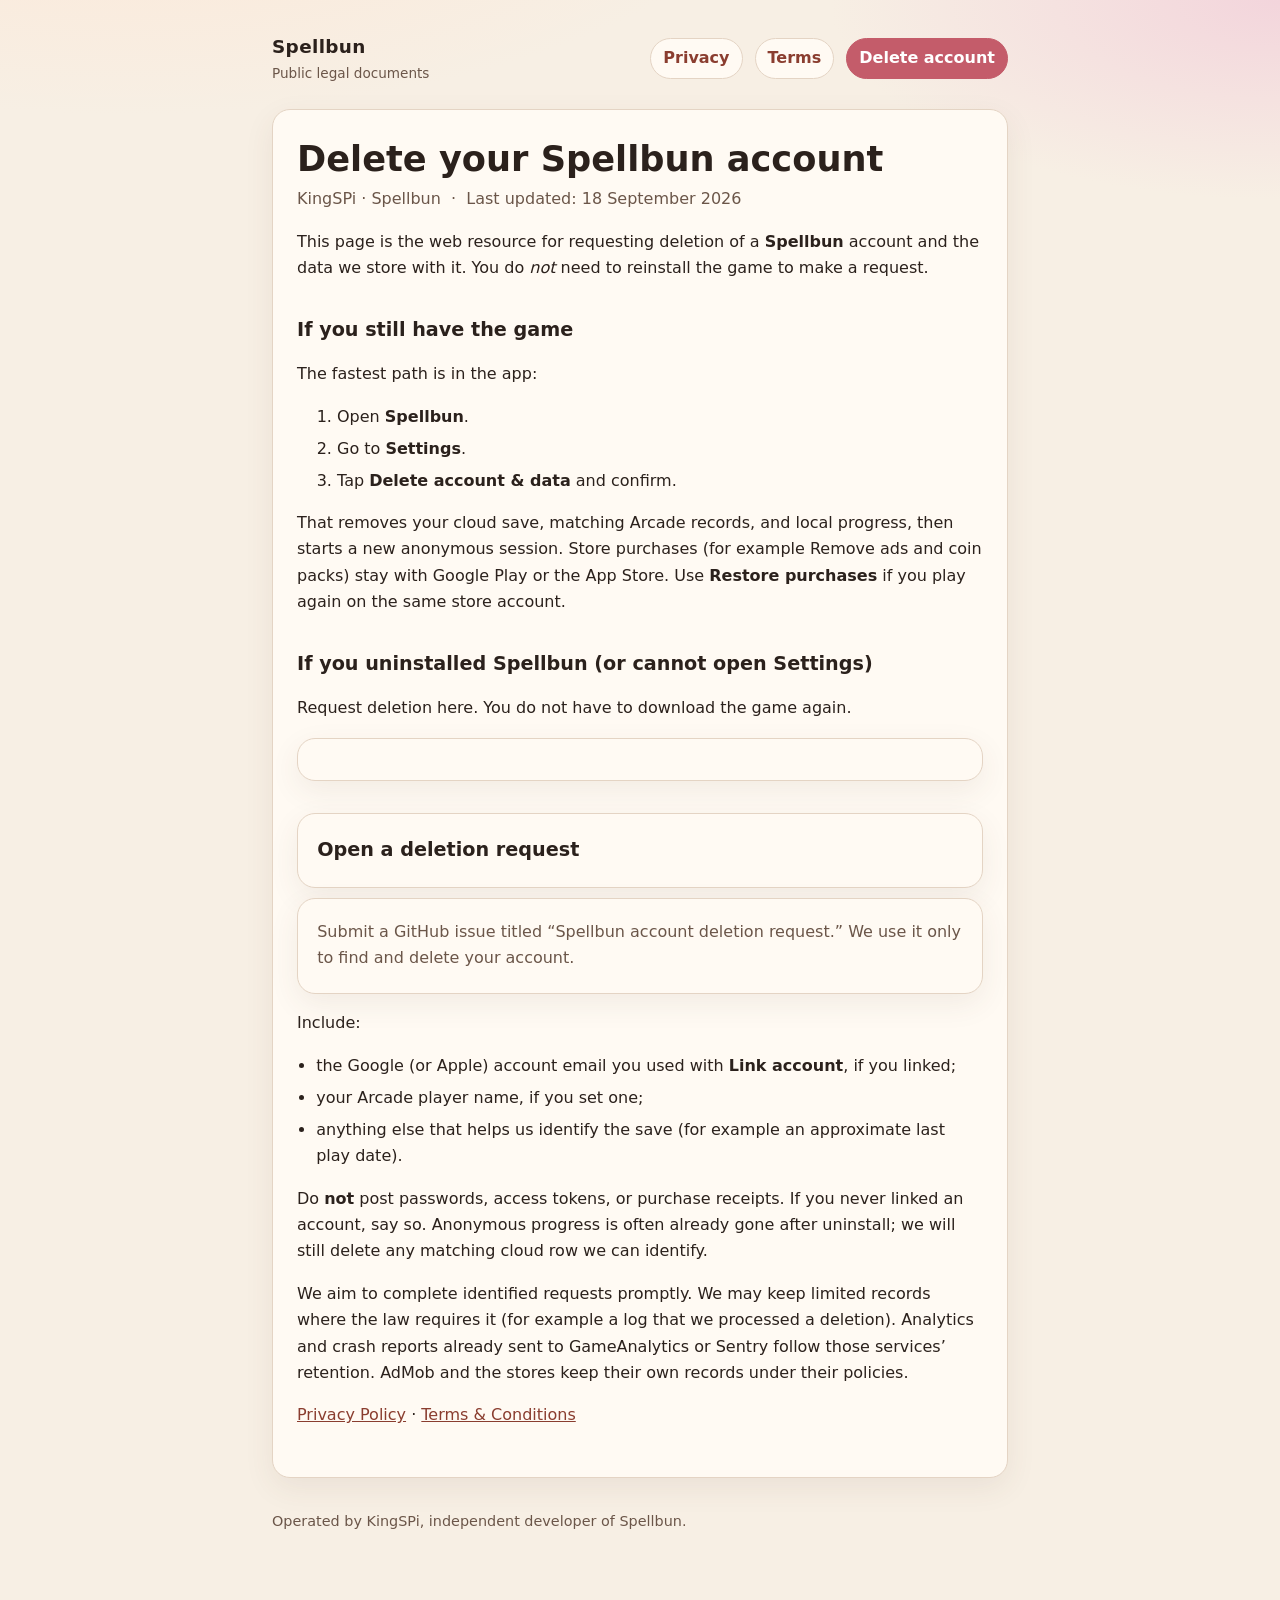
==== delete/index.html @ f2e89f88 "Add a "Delete your Spellbun account" resource page" ====
<!DOCTYPE html>
<html lang="en">
<head>
	<meta charset="utf-8">
	<meta name="viewport" content="width=device-width, initial-scale=1">
	<title>Spellbun — Delete account &amp; data</title>
	<meta name="description" content="How to delete your Spellbun account and associated data, including if you have uninstalled the game.">
	<link rel="stylesheet" href="../styles.css">
</head>
<body>
	<div class="wrap">
		<header class="site">
			<a class="brand" href="../">
				<strong>Spellbun</strong>
				<span>Public legal documents</span>
			</a>
			<nav aria-label="Documents">
				<a href="../privacy/">Privacy</a>
				<a href="../terms/">Terms</a>
				<a href="../delete/" aria-current="page">Delete account</a>
			</nav>
		</header>

		<article class="legal">
			<h1>Delete your Spellbun account</h1>
			<p class="meta">KingSPi · Spellbun &nbsp;·&nbsp; Last updated: 18 September 2026</p>
			<p>This page is the web resource for requesting deletion of a <strong>Spellbun</strong> account and the data we store with it. You do <em>not</em> need to reinstall the game to make a request.</p>

			<h2 id="in-app">If you still have the game</h2>
			<p>The fastest path is in the app:</p>
			<ol>
				<li>Open <strong>Spellbun</strong>.</li>
				<li>Go to <strong>Settings</strong>.</li>
				<li>Tap <strong>Delete account &amp; data</strong> and confirm.</li>
			</ol>
			<p>That removes your cloud save, matching Arcade records, and local progress, then starts a new anonymous session. Store purchases (for example Remove ads and coin packs) stay with Google Play or the App Store. Use <strong>Restore purchases</strong> if you play again on the same store account.</p>

			<h2 id="web">If you uninstalled Spellbun (or cannot open Settings)</h2>
			<p>Request deletion here. You do not have to download the game again.</p>
			<p>
				<a class="card" href="https://github.com/KingSPi-GH/Spellbun-Docs/issues/new?title=Spellbun%20account%20deletion%20request&amp;body=I%20want%20my%20Spellbun%20account%20and%20associated%20data%20deleted.%0A%0AGoogle%20account%20email%20used%20to%20Link%20account%20(if%20any)%3A%0AArcade%20player%20name%20(if%20you%20set%20one)%3A%0AApproximate%20last%20play%20date%20(optional)%3A%0A%0ADo%20not%20paste%20passwords%2C%20access%20tokens%2C%20or%20receipts.">
					<h2>Open a deletion request</h2>
					<p>Submit a GitHub issue titled “Spellbun account deletion request.” We use it only to find and delete your account.</p>
				</a>
			</p>
			<p>Include:</p>
			<ul>
				<li>the Google (or Apple) account email you used with <strong>Link account</strong>, if you linked;</li>
				<li>your Arcade player name, if you set one;</li>
				<li>anything else that helps us identify the save (for example an approximate last play date).</li>
			</ul>
			<p>Do <strong>not</strong> post passwords, access tokens, or purchase receipts. If you never linked an account, say so. Anonymous progress is often already gone after uninstall; we will still delete any matching cloud row we can identify.</p>
			<p>We aim to complete identified requests promptly. We may keep limited records where the law requires it (for example a log that we processed a deletion). Analytics and crash reports already sent to GameAnalytics or Sentry follow those services’ retention. AdMob and the stores keep their own records under their policies.</p>

			<p><a href="../privacy/">Privacy Policy</a> · <a href="../terms/">Terms &amp; Conditions</a></p>
		</article>

		<footer class="site">
			<p>Operated by KingSPi, independent developer of Spellbun.</p>
		</footer>
	</div>
</body>
</html>
---- styles.css ----
:root {
	color-scheme: light;
	--bg: #f7efe4;
	--bg-card: #fffaf3;
	--ink: #2b211c;
	--muted: #6b5649;
	--line: #e4d4c4;
	--accent: #c45c6a;
	--accent-dark: #9e3f4d;
	--link: #8a3d2f;
	--shadow: 0 10px 30px rgba(92, 61, 46, 0.08);
	--radius: 18px;
	--max: 46rem;
	--sans: "Segoe UI", system-ui, -apple-system, sans-serif;
}

* {
	box-sizing: border-box;
}

html {
	scroll-behavior: smooth;
}

body {
	margin: 0;
	font-family: var(--sans);
	background: radial-gradient(1200px 500px at 10% -10%, #fde7d6 0%, transparent 55%),
		radial-gradient(900px 400px at 100% 0%, #f3d5dc 0%, transparent 50%),
		var(--bg);
	color: var(--ink);
	line-height: 1.65;
}

a {
	color: var(--link);
}

a:hover {
	color: var(--accent-dark);
}

.wrap {
	width: min(var(--max), calc(100% - 2rem));
	margin: 0 auto;
	padding: 1.25rem 0 4rem;
}

header.site {
	display: flex;
	align-items: center;
	justify-content: space-between;
	gap: 1rem;
	padding: 0.75rem 0 1.5rem;
}

.brand {
	display: flex;
	flex-direction: column;
	text-decoration: none;
	color: inherit;
}

.brand strong {
	font-size: 1.15rem;
	letter-spacing: 0.02em;
}

.brand span {
	color: var(--muted);
	font-size: 0.85rem;
}

nav {
	display: flex;
	gap: 0.75rem;
	flex-wrap: wrap;
}

nav a {
	text-decoration: none;
	font-weight: 600;
	padding: 0.4rem 0.75rem;
	border-radius: 999px;
	background: var(--bg-card);
	border: 1px solid var(--line);
}

nav a[aria-current="page"] {
	background: var(--accent);
	border-color: var(--accent);
	color: #fff;
}

.hero,
article.legal {
	background: var(--bg-card);
	border: 1px solid var(--line);
	border-radius: var(--radius);
	box-shadow: var(--shadow);
	padding: 1.75rem 1.5rem 2rem;
}

h1 {
	margin: 0 0 0.4rem;
	font-size: clamp(1.7rem, 4vw, 2.2rem);
	line-height: 1.2;
}

h2 {
	margin: 2rem 0 0.6rem;
	font-size: 1.2rem;
}

h3 {
	margin: 1.25rem 0 0.4rem;
	font-size: 1.02rem;
}

p.lede,
.meta {
	color: var(--muted);
	margin: 0 0 1rem;
}

.cards {
	display: grid;
	grid-template-columns: 1fr;
	gap: 1rem;
	margin-top: 1.5rem;
}

@media (min-width: 720px) {
	.cards {
		grid-template-columns: 1fr 1fr;
	}
}

.card {
	display: block;
	text-decoration: none;
	color: inherit;
	background: var(--bg-card);
	border: 1px solid var(--line);
	border-radius: var(--radius);
	padding: 1.25rem 1.2rem 1.35rem;
	box-shadow: var(--shadow);
}

.card h2 {
	margin: 0 0 0.4rem;
	color: var(--accent-dark);
}

.card p {
	margin: 0;
	color: var(--muted);
}

ul {
	padding-left: 1.2rem;
}

li {
	margin: 0.35rem 0;
}

.toc {
	background: #f3e6d8;
	border-radius: 12px;
	padding: 0.9rem 1rem;
	margin: 1.25rem 0 0;
}

.toc ol {
	margin: 0.4rem 0 0;
	padding-left: 1.2rem;
}

footer.site {
	margin-top: 2rem;
	color: var(--muted);
	font-size: 0.9rem;
}

footer.site p {
	margin: 0.35rem 0;
}
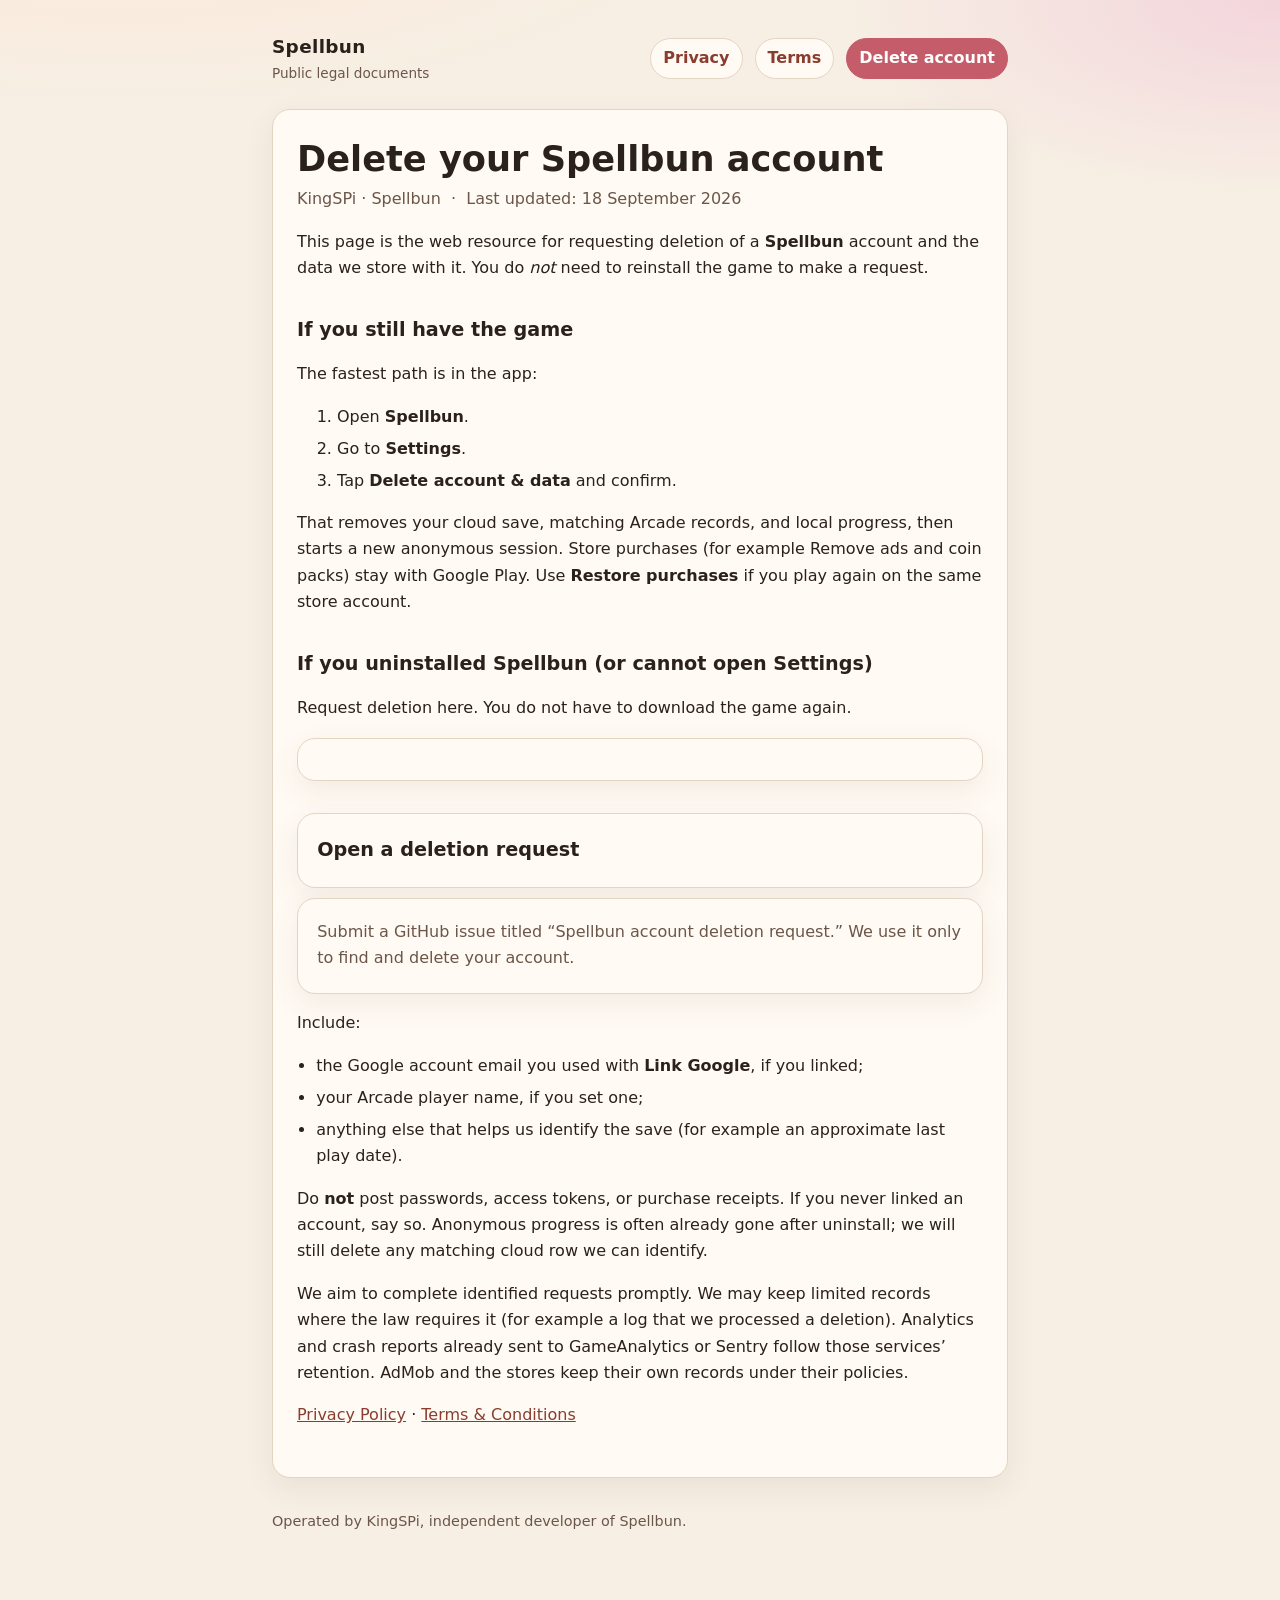
==== commit 921df048: "Update documentation to remove iOS for the time being" ====
--- a/delete/index.html
+++ b/delete/index.html
@@ -33,7 +33,7 @@
 				<li>Go to <strong>Settings</strong>.</li>
 				<li>Tap <strong>Delete account &amp; data</strong> and confirm.</li>
 			</ol>
-			<p>That removes your cloud save, matching Arcade records, and local progress, then starts a new anonymous session. Store purchases (for example Remove ads and coin packs) stay with Google Play or the App Store. Use <strong>Restore purchases</strong> if you play again on the same store account.</p>
+			<p>That removes your cloud save, matching Arcade records, and local progress, then starts a new anonymous session. Store purchases (for example Remove ads and coin packs) stay with Google Play. Use <strong>Restore purchases</strong> if you play again on the same store account.</p>
 
 			<h2 id="web">If you uninstalled Spellbun (or cannot open Settings)</h2>
 			<p>Request deletion here. You do not have to download the game again.</p>
@@ -45,7 +45,7 @@
 			</p>
 			<p>Include:</p>
 			<ul>
-				<li>the Google (or Apple) account email you used with <strong>Link account</strong>, if you linked;</li>
+				<li>the Google account email you used with <strong>Link Google</strong>, if you linked;</li>
 				<li>your Arcade player name, if you set one;</li>
 				<li>anything else that helps us identify the save (for example an approximate last play date).</li>
 			</ul>
